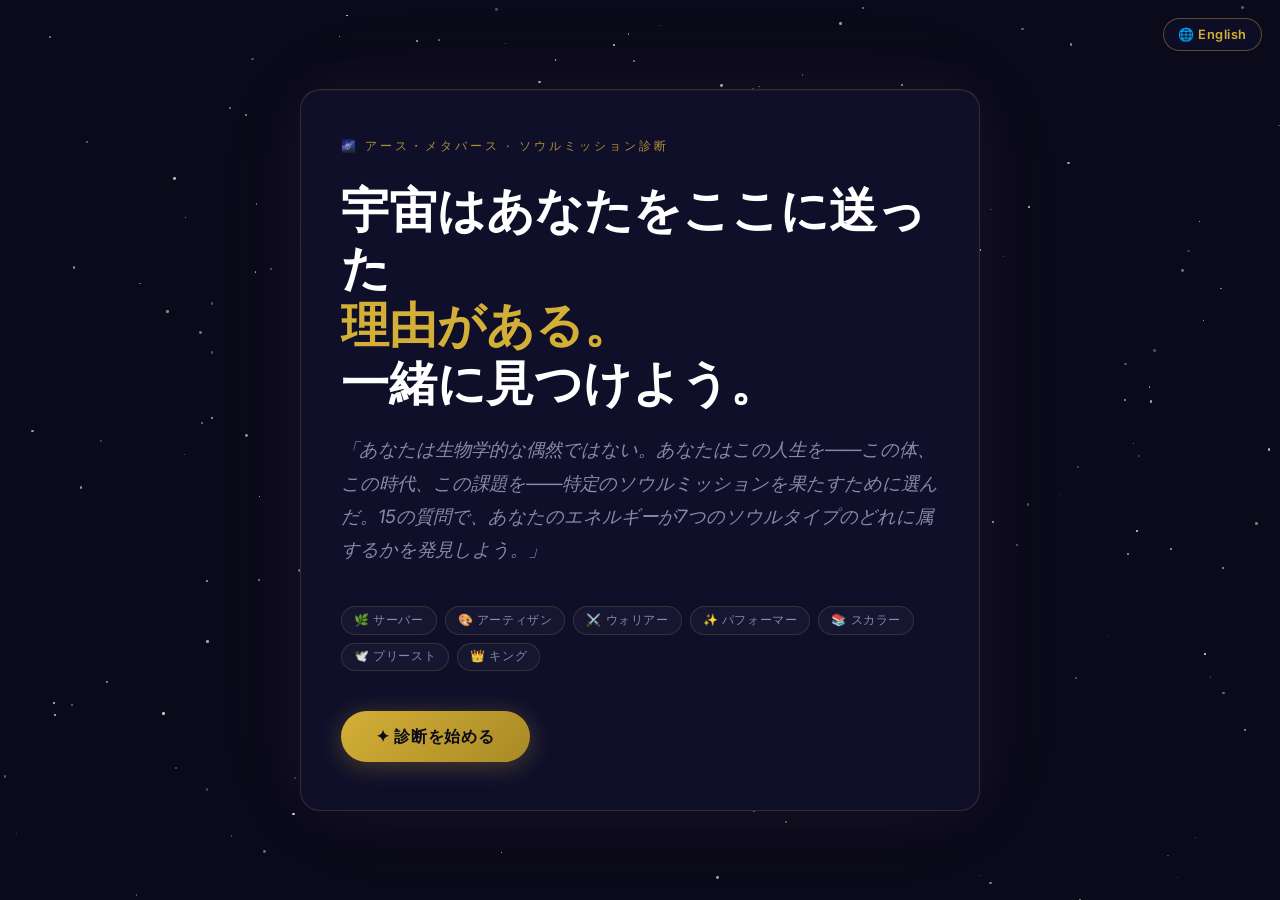
==== index-jp.html @ 2bd486e1 "feat: Add Japanese version (index-jp.html + quiz-jp.js) with bilingual toggle - Full JP translation " ====
<!DOCTYPE html>
<html lang="ja">
<head>
  <meta charset="UTF-8" />
  <meta name="viewport" content="width=device-width, initial-scale=1.0" />
  <title>ソウルミッション診断 · アース・メタバース</title>
  <meta name="description" content="Nao Stantonのアース・メタバース・フレームワークに基づき、あなたのソウルタイプと宇宙的ミッションを発見しましょう。15の質問で、サーバー、アーティザン、ウォリアー、パフォーマー、スカラー、プリースト、キングのどれかが明らかになります。" />
  <link rel="stylesheet" href="style.css" />
  <style>
    /* ── Language Toggle ──────────────────────────────────────────────── */
    .lang-toggle-wrap {
      position: fixed;
      top: 18px;
      right: 18px;
      z-index: 999;
    }

    #lang-toggle {
      background: rgba(15, 15, 42, 0.85);
      border: 1px solid rgba(212,175,55,0.4);
      color: #D4AF37;
      font-family: 'Inter', sans-serif;
      font-size: 0.8rem;
      font-weight: 600;
      letter-spacing: 0.04em;
      padding: 8px 14px;
      border-radius: 20px;
      cursor: pointer;
      backdrop-filter: blur(8px);
      transition: all 0.3s ease;
      white-space: nowrap;
    }

    #lang-toggle:hover {
      background: rgba(212,175,55,0.15);
      border-color: rgba(212,175,55,0.7);
      box-shadow: 0 0 12px rgba(212,175,55,0.25);
    }

    /* ── JP-friendly font adjustments ─────────────────────────────────── */
    #question-text,
    .answer-btn,
    .result-section p,
    .welcome-subtitle,
    .secondary-mention {
      font-family: 'Inter', 'Hiragino Kaku Gothic ProN', 'Noto Sans JP', sans-serif;
      line-height: 1.8;
    }

    .welcome-title {
      font-family: 'Playfair Display', 'Hiragino Mincho ProN', 'Noto Serif JP', serif;
    }

    /* Slightly larger for JP readability */
    @media (max-width: 600px) {
      #question-text { font-size: 1rem; }
      .answer-btn span:last-child { font-size: 0.9rem; }
    }
  </style>
</head>
<body>

  <!-- ── Language Toggle ────────────────────────────────────────────────── -->
  <div class="lang-toggle-wrap">
    <button id="lang-toggle" aria-label="言語を切り替える">🌐 English</button>
  </div>

  <!-- ── Star Field ─────────────────────────────────────────────────────── -->
  <div class="star-field" id="star-field" aria-hidden="true"></div>

  <!-- ── App ────────────────────────────────────────────────────────────── -->
  <div id="app">

    <!-- SCREEN 1: Welcome -->
    <section id="welcome-screen" class="screen active" role="main" aria-label="ようこそ">
      <div class="card">
        <p class="welcome-eyebrow">🌌 アース・メタバース · ソウルミッション診断</p>
        <h1 class="welcome-title">
          宇宙はあなたをここに送った<br>
          <span class="accent">理由がある。</span><br>
          一緒に見つけよう。
        </h1>
        <p class="welcome-subtitle">
          「あなたは生物学的な偶然ではない。あなたはこの人生を——この体、この時代、この課題を——特定のソウルミッションを果たすために選んだ。15の質問で、あなたのエネルギーが7つのソウルタイプのどれに属するかを発見しよう。」
        </p>
        <div class="soul-types-preview" aria-label="7つのソウルタイプ">
          <span class="soul-badge">🌿 サーバー</span>
          <span class="soul-badge">🎨 アーティザン</span>
          <span class="soul-badge">⚔️ ウォリアー</span>
          <span class="soul-badge">✨ パフォーマー</span>
          <span class="soul-badge">📚 スカラー</span>
          <span class="soul-badge">🕊️ プリースト</span>
          <span class="soul-badge">👑 キング</span>
        </div>
        <button id="begin-btn" class="btn-primary">
          ✦ 診断を始める
        </button>
      </div>
    </section>

    <!-- SCREEN 2: Quiz -->
    <section id="quiz-screen" class="screen" role="main" aria-label="診断">
      <div class="card">

        <!-- Progress -->
        <div class="progress-wrap">
          <div class="progress-meta">
            <span id="progress-text">質問 1 / 15</span>
            <span id="progress-pct">0%</span>
          </div>
          <div class="progress-track" role="progressbar" aria-valuemin="0" aria-valuemax="100" aria-valuenow="0">
            <div id="progress-bar"></div>
          </div>
        </div>

        <!-- Question -->
        <p id="question-text"></p>

        <!-- Answers -->
        <div id="answers-grid" role="group" aria-label="回答の選択肢"></div>

      </div>
    </section>

    <!-- SCREEN 3: Results -->
    <section id="result-screen" class="screen" role="main" aria-label="ソウルミッション診断結果">
      <div class="card">

        <!-- Header -->
        <div class="result-header">
          <span id="result-emoji" role="img" aria-label="ソウルタイプの絵文字"></span>
          <h2 id="result-name"></h2>
          <p id="result-tagline"></p>
        </div>

        <div class="cosmic-divider">✦ · · · ✦</div>

        <!-- Mission -->
        <div class="result-section section-mission">
          <div class="result-section-label">⭐ あなたのソウルミッション</div>
          <p id="result-mission"></p>
        </div>

        <!-- Trap -->
        <div class="result-section section-trap">
          <div class="result-section-label">⚠️ マトリックスの罠</div>
          <p id="result-trap"></p>
        </div>

        <!-- Activation -->
        <div class="result-section section-activation">
          <div class="result-section-label">⚡ B-Lifeの転機・アクティベーション</div>
          <p id="result-activation"></p>
        </div>

        <!-- Planet -->
        <div class="result-section section-planet">
          <div class="result-section-label">🪐 ホームプラネットのエネルギー</div>
          <p id="result-planet"></p>
        </div>

        <!-- Secondary -->
        <p class="secondary-mention" id="secondary-type"></p>

        <!-- Actions -->
        <div class="result-actions">
          <button id="print-btn" class="btn-primary">🖨️ ミッションを印刷</button>
          <button id="retake-btn" class="btn-secondary">🔄 もう一度診断する</button>
        </div>

      </div>
    </section>

  </div><!-- /#app -->

  <script>
    // ── Generate star field ──────────────────────────────────────────────
    (function() {
      const field = document.getElementById('star-field');
      const count = 200;
      const frag  = document.createDocumentFragment();
      for (let i = 0; i < count; i++) {
        const s = document.createElement('span');
        const size = Math.random() * 2 + 1;
        s.style.cssText = [
          `left:${Math.random()*100}%`,
          `top:${Math.random()*100}%`,
          `width:${size}px`,
          `height:${size}px`,
          `opacity:${Math.random()*0.6+0.2}`,
          `--tw:${(Math.random()*4+2).toFixed(1)}s`,
          `animation-delay:${(Math.random()*5).toFixed(1)}s`
        ].join(';');
        frag.appendChild(s);
      }
      field.appendChild(frag);
    })();
  </script>
  <script src="quiz-jp.js"></script>
</body>
</html>
---- style.css ----
/* ── Google Fonts ─────────────────────────────────────────────────────────── */
@import url('https://fonts.googleapis.com/css2?family=Playfair+Display:ital,wght@0,400;0,700;1,400&family=Inter:wght@300;400;500;600&display=swap');

/* ── CSS Variables ────────────────────────────────────────────────────────── */
:root {
  --bg:        #0a0a1a;
  --bg-card:   #0f0f2a;
  --bg-card2:  #13132e;
  --gold:      #D4AF37;
  --gold-dim:  #a88a25;
  --purple:    #9B59B6;
  --purple-dim:#7d3f99;
  --red:       #c0392b;
  --orange:    #e67e22;
  --text:      #e8e8f0;
  --text-muted:#8888aa;
  --border:    rgba(212,175,55,0.18);
  --transition: 0.4s ease;
}

/* ── Reset ────────────────────────────────────────────────────────────────── */
*, *::before, *::after { box-sizing: border-box; margin: 0; padding: 0; }

/* ── Stars background ─────────────────────────────────────────────────────── */
body {
  min-height: 100vh;
  background: var(--bg);
  color: var(--text);
  font-family: 'Inter', sans-serif;
  overflow-x: hidden;
  position: relative;
}

.stars-layer {
  position: fixed;
  inset: 0;
  pointer-events: none;
  z-index: 0;
}

.stars-layer::before,
.stars-layer::after {
  content: '';
  position: absolute;
  inset: 0;
  border-radius: 50%;
}

/* Generate lots of tiny stars via box-shadow on a pseudo-element */
.star-field {
  position: fixed;
  inset: 0;
  pointer-events: none;
  z-index: 0;
  overflow: hidden;
}

.star-field span {
  position: absolute;
  width: 2px;
  height: 2px;
  background: #fff;
  border-radius: 50%;
  opacity: 0.7;
  animation: twinkle var(--tw, 3s) ease-in-out infinite alternate;
}

@keyframes twinkle {
  from { opacity: 0.2; transform: scale(0.8); }
  to   { opacity: 0.9; transform: scale(1.2); }
}

/* ── App wrapper ──────────────────────────────────────────────────────────── */
#app {
  position: relative;
  z-index: 1;
  min-height: 100vh;
  display: flex;
  align-items: center;
  justify-content: center;
  padding: 2rem 1rem;
}

/* ── Screens ──────────────────────────────────────────────────────────────── */
.screen {
  display: none;
  opacity: 0;
  width: 100%;
  max-width: 680px;
  transition: opacity var(--transition);
}

.screen.active {
  display: block;
  animation: fadeIn 0.5s ease forwards;
}

.screen.exiting {
  display: block;
  animation: fadeOut 0.4s ease forwards;
}

@keyframes fadeIn  { from { opacity: 0; transform: translateY(16px); } to { opacity: 1; transform: translateY(0); } }
@keyframes fadeOut { from { opacity: 1; } to { opacity: 0; } }

/* ── Card ─────────────────────────────────────────────────────────────────── */
.card {
  background: var(--bg-card);
  border: 1px solid var(--border);
  border-radius: 20px;
  padding: 3rem 2.5rem;
  box-shadow:
    0 0 60px rgba(155,89,182,0.08),
    0 0 120px rgba(212,175,55,0.04),
    inset 0 1px 0 rgba(255,255,255,0.04);
}

/* ── Welcome Screen ───────────────────────────────────────────────────────── */
.welcome-eyebrow {
  font-family: 'Inter', sans-serif;
  font-size: 0.75rem;
  font-weight: 500;
  letter-spacing: 0.25em;
  text-transform: uppercase;
  color: var(--gold);
  margin-bottom: 1.5rem;
  opacity: 0.8;
}

.welcome-title {
  font-family: 'Playfair Display', serif;
  font-size: clamp(2rem, 5vw, 3rem);
  font-weight: 700;
  line-height: 1.2;
  color: #fff;
  margin-bottom: 1.5rem;
}

.welcome-title .accent {
  color: var(--gold);
}

.welcome-subtitle {
  font-size: 1.15rem;
  color: var(--text-muted);
  line-height: 1.7;
  margin-bottom: 2.5rem;
  font-style: italic;
}

.soul-types-preview {
  display: flex;
  flex-wrap: wrap;
  gap: 0.5rem;
  margin-bottom: 2.5rem;
}

.soul-badge {
  font-size: 0.75rem;
  padding: 0.3rem 0.75rem;
  border-radius: 999px;
  border: 1px solid var(--border);
  color: var(--text-muted);
  background: rgba(255,255,255,0.03);
  letter-spacing: 0.05em;
}

/* ── Buttons ──────────────────────────────────────────────────────────────── */
.btn-primary {
  display: inline-flex;
  align-items: center;
  gap: 0.6rem;
  background: linear-gradient(135deg, var(--gold) 0%, var(--gold-dim) 100%);
  color: #0a0a1a;
  font-family: 'Inter', sans-serif;
  font-size: 1rem;
  font-weight: 600;
  padding: 0.9rem 2.2rem;
  border: none;
  border-radius: 999px;
  cursor: pointer;
  letter-spacing: 0.04em;
  transition: transform 0.2s ease, box-shadow 0.2s ease;
  box-shadow: 0 4px 24px rgba(212,175,55,0.3);
}

.btn-primary:hover {
  transform: translateY(-2px);
  box-shadow: 0 8px 32px rgba(212,175,55,0.45);
}

.btn-secondary {
  display: inline-flex;
  align-items: center;
  gap: 0.5rem;
  background: transparent;
  color: var(--text-muted);
  font-family: 'Inter', sans-serif;
  font-size: 0.9rem;
  font-weight: 500;
  padding: 0.75rem 1.5rem;
  border: 1px solid rgba(255,255,255,0.12);
  border-radius: 999px;
  cursor: pointer;
  transition: border-color 0.2s, color 0.2s, transform 0.2s;
}

.btn-secondary:hover {
  border-color: var(--purple);
  color: var(--purple);
  transform: translateY(-1px);
}

/* ── Progress Bar ─────────────────────────────────────────────────────────── */
.progress-wrap {
  margin-bottom: 2rem;
}

.progress-meta {
  display: flex;
  justify-content: space-between;
  font-size: 0.8rem;
  color: var(--text-muted);
  margin-bottom: 0.6rem;
  letter-spacing: 0.04em;
}

.progress-track {
  width: 100%;
  height: 4px;
  background: rgba(255,255,255,0.08);
  border-radius: 999px;
  overflow: hidden;
}

#progress-bar {
  height: 100%;
  background: linear-gradient(90deg, var(--purple), var(--gold));
  border-radius: 999px;
  width: 0%;
  transition: width 0.5s ease;
}

/* ── Question ─────────────────────────────────────────────────────────────── */
#question-text {
  font-family: 'Playfair Display', serif;
  font-size: clamp(1.2rem, 3vw, 1.5rem);
  font-weight: 400;
  color: #fff;
  line-height: 1.5;
  margin-bottom: 2rem;
  min-height: 3rem;
  transition: opacity 0.3s ease;
}

#answers-grid {
  display: flex;
  flex-direction: column;
  gap: 0.75rem;
  transition: opacity 0.3s ease;
}

.answer-btn {
  display: flex;
  align-items: flex-start;
  gap: 1rem;
  width: 100%;
  background: rgba(255,255,255,0.03);
  border: 1px solid rgba(255,255,255,0.08);
  border-radius: 12px;
  padding: 1rem 1.25rem;
  color: var(--text);
  font-family: 'Inter', sans-serif;
  font-size: 0.95rem;
  line-height: 1.5;
  cursor: pointer;
  text-align: left;
  transition: background 0.2s, border-color 0.2s, transform 0.15s;
}

.answer-btn:hover {
  background: rgba(155,89,182,0.12);
  border-color: var(--purple);
  transform: translateX(4px);
}

.answer-btn.selected {
  background: rgba(212,175,55,0.12);
  border-color: var(--gold);
}

.answer-label {
  display: inline-flex;
  align-items: center;
  justify-content: center;
  width: 1.8rem;
  height: 1.8rem;
  min-width: 1.8rem;
  border-radius: 50%;
  background: rgba(255,255,255,0.06);
  border: 1px solid rgba(255,255,255,0.12);
  font-size: 0.75rem;
  font-weight: 600;
  color: var(--gold);
  letter-spacing: 0;
}

.answer-text {
  padding-top: 0.1rem;
}

/* ── Result Screen ────────────────────────────────────────────────────────── */
.result-header {
  text-align: center;
  margin-bottom: 2.5rem;
}

#result-emoji {
  font-size: 4rem;
  display: block;
  margin-bottom: 0.75rem;
  animation: emojiPop 0.6s cubic-bezier(0.175,0.885,0.32,1.275) both;
}

@keyframes emojiPop {
  from { transform: scale(0) rotate(-20deg); opacity: 0; }
  to   { transform: scale(1) rotate(0deg);   opacity: 1; }
}

#result-name {
  font-family: 'Playfair Display', serif;
  font-size: clamp(2rem, 5vw, 2.8rem);
  font-weight: 700;
  color: var(--gold);
  margin-bottom: 0.4rem;
}

#result-tagline {
  font-size: 1rem;
  color: var(--text-muted);
  font-style: italic;
  letter-spacing: 0.02em;
}

.result-section {
  border-radius: 12px;
  padding: 1.25rem 1.5rem;
  margin-bottom: 1rem;
}

.result-section-label {
  font-size: 0.7rem;
  font-weight: 600;
  letter-spacing: 0.2em;
  text-transform: uppercase;
  margin-bottom: 0.6rem;
}

.result-section p {
  font-size: 0.97rem;
  line-height: 1.7;
}

.section-mission {
  background: rgba(212,175,55,0.06);
  border: 1px solid rgba(212,175,55,0.2);
}
.section-mission .result-section-label { color: var(--gold); }

.section-trap {
  background: rgba(192,57,43,0.06);
  border: 1px solid rgba(192,57,43,0.22);
}
.section-trap .result-section-label { color: #e07060; }

.section-activation {
  background: rgba(212,175,55,0.09);
  border: 1px solid rgba(212,175,55,0.28);
}
.section-activation .result-section-label { color: var(--gold); }

.section-planet {
  background: rgba(155,89,182,0.08);
  border: 1px solid rgba(155,89,182,0.25);
}
.section-planet .result-section-label { color: var(--purple); }

.secondary-mention {
  text-align: center;
  font-size: 0.9rem;
  color: var(--text-muted);
  padding: 1rem;
  border-top: 1px solid rgba(255,255,255,0.06);
  margin-bottom: 1.5rem;
  line-height: 1.6;
}

.result-actions {
  display: flex;
  gap: 1rem;
  justify-content: center;
  flex-wrap: wrap;
}

/* ── Divider ──────────────────────────────────────────────────────────────── */
.cosmic-divider {
  text-align: center;
  color: var(--gold);
  font-size: 1.2rem;
  letter-spacing: 0.4em;
  margin: 1.5rem 0;
  opacity: 0.4;
}

/* ── Mobile ───────────────────────────────────────────────────────────────── */
@media (max-width: 600px) {
  .card { padding: 2rem 1.25rem; }
  .result-actions { flex-direction: column; align-items: center; }
  .btn-primary, .btn-secondary { width: 100%; justify-content: center; }
}

/* ── Print ────────────────────────────────────────────────────────────────── */
@media print {
  body {
    background: #fff !important;
    color: #111 !important;
  }

  .star-field, .stars-layer { display: none !important; }

  #welcome-screen, #quiz-screen { display: none !important; }

  #result-screen {
    display: block !important;
    opacity: 1 !important;
    animation: none !important;
  }

  .card {
    background: #fff !important;
    border: 1px solid #ddd !important;
    box-shadow: none !important;
    padding: 2rem !important;
  }

  #result-name { color: #222 !important; }
  #result-tagline { color: #555 !important; }

  .result-section {
    border-color: #ccc !important;
    background: #f9f9f9 !important;
    break-inside: avoid;
  }

  .result-section-label { color: #444 !important; }
  .result-section p { color: #222 !important; }
  .secondary-mention { color: #555 !important; border-color: #ddd !important; }

  .result-actions { display: none !important; }

  .cosmic-divider { color: #888 !important; }

  .welcome-eyebrow, .soul-types-preview { display: none; }

  @page { margin: 1.5cm; }
}
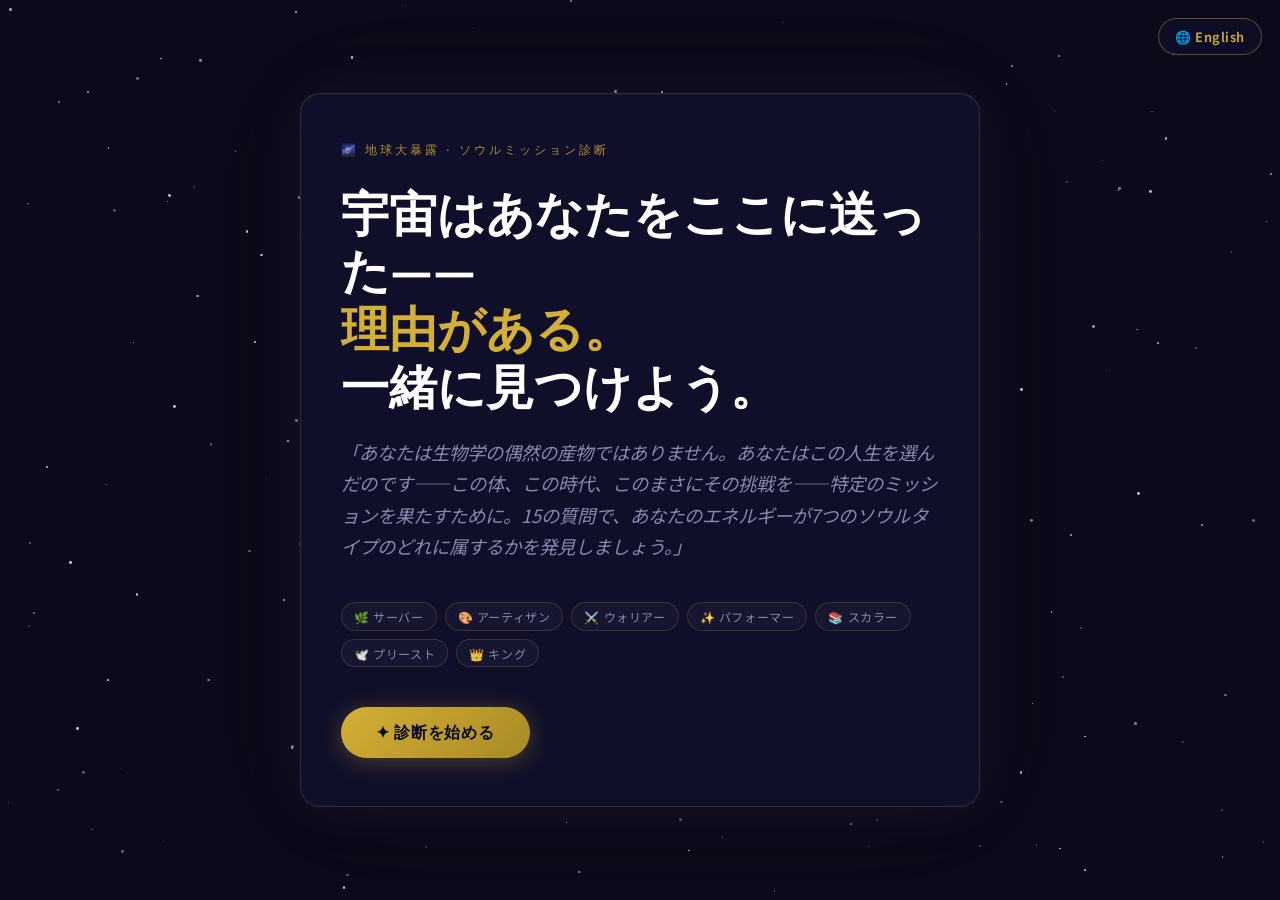
==== commit 2d5ad789: "feat: complete Japanese quiz - all 15 questions + 7 soul types fully translated" ====
--- a/index-jp.html
+++ b/index-jp.html
@@ -3,85 +3,68 @@
 <head>
   <meta charset="UTF-8" />
   <meta name="viewport" content="width=device-width, initial-scale=1.0" />
-  <title>ソウルミッション診断 · アース・メタバース</title>
-  <meta name="description" content="Nao Stantonのアース・メタバース・フレームワークに基づき、あなたのソウルタイプと宇宙的ミッションを発見しましょう。15の質問で、サーバー、アーティザン、ウォリアー、パフォーマー、スカラー、プリースト、キングのどれかが明らかになります。" />
+  <title>ソウルミッション診断 · 地球大暴露</title>
+  <meta name="description" content="Nao Stantonの「地球大暴露」フレームワークに基づき、あなたのソウルタイプと宇宙的ミッションを発見しましょう。15の質問で明らかになります。" />
+  <link rel="preconnect" href="https://fonts.googleapis.com">
+  <link rel="preconnect" href="https://fonts.gstatic.com" crossorigin>
+  <link href="https://fonts.googleapis.com/css2?family=Noto+Sans+JP:wght@300;400;500;700&display=swap" rel="stylesheet">
   <link rel="stylesheet" href="style.css" />
   <style>
-    /* ── Language Toggle ──────────────────────────────────────────────── */
+    body { font-family: 'Noto Sans JP', 'Hiragino Sans', 'Yu Gothic', sans-serif; }
+
     .lang-toggle-wrap {
       position: fixed;
       top: 18px;
       right: 18px;
       z-index: 999;
     }
-
     #lang-toggle {
-      background: rgba(15, 15, 42, 0.85);
+      background: rgba(15,15,42,0.85);
       border: 1px solid rgba(212,175,55,0.4);
       color: #D4AF37;
-      font-family: 'Inter', sans-serif;
+      font-family: 'Noto Sans JP', sans-serif;
       font-size: 0.8rem;
       font-weight: 600;
       letter-spacing: 0.04em;
-      padding: 8px 14px;
+      padding: 8px 16px;
       border-radius: 20px;
       cursor: pointer;
       backdrop-filter: blur(8px);
-      transition: all 0.3s ease;
-      white-space: nowrap;
+      transition: all 0.25s ease;
     }
-
     #lang-toggle:hover {
       background: rgba(212,175,55,0.15);
       border-color: rgba(212,175,55,0.7);
-      box-shadow: 0 0 12px rgba(212,175,55,0.25);
     }
 
-    /* ── JP-friendly font adjustments ─────────────────────────────────── */
-    #question-text,
-    .answer-btn,
-    .result-section p,
-    .welcome-subtitle,
-    .secondary-mention {
-      font-family: 'Inter', 'Hiragino Kaku Gothic ProN', 'Noto Sans JP', sans-serif;
-      line-height: 1.8;
-    }
-
-    .welcome-title {
-      font-family: 'Playfair Display', 'Hiragino Mincho ProN', 'Noto Serif JP', serif;
-    }
-
-    /* Slightly larger for JP readability */
-    @media (max-width: 600px) {
-      #question-text { font-size: 1rem; }
-      .answer-btn span:last-child { font-size: 0.9rem; }
-    }
+    /* Section labels in Japanese */
+    .result-section-label { font-family: 'Noto Sans JP', sans-serif; }
   </style>
 </head>
 <body>
 
-  <!-- ── Language Toggle ────────────────────────────────────────────────── -->
+  <!-- ── Language Toggle ─────────────────────────────────────────────── -->
   <div class="lang-toggle-wrap">
-    <button id="lang-toggle" aria-label="言語を切り替える">🌐 English</button>
+    <button id="lang-toggle" onclick="window.location.href='index.html'">🌐 English</button>
   </div>
 
-  <!-- ── Star Field ─────────────────────────────────────────────────────── -->
+  <!-- ── Star Field ─────────────────────────────────────────────────── -->
   <div class="star-field" id="star-field" aria-hidden="true"></div>
 
-  <!-- ── App ────────────────────────────────────────────────────────────── -->
+  <!-- ── App ────────────────────────────────────────────────────────── -->
   <div id="app">
 
     <!-- SCREEN 1: Welcome -->
     <section id="welcome-screen" class="screen active" role="main" aria-label="ようこそ">
       <div class="card">
-        <p class="welcome-eyebrow">🌌 アース・メタバース · ソウルミッション診断</p>
+        <p class="welcome-eyebrow">🌌 地球大暴露 · ソウルミッション診断</p>
         <h1 class="welcome-title">
-          宇宙はあなたをここに送った<br>
+          宇宙はあなたをここに送った——<br>
           <span class="accent">理由がある。</span><br>
           一緒に見つけよう。
         </h1>
         <p class="welcome-subtitle">
-          「あなたは生物学的な偶然ではない。あなたはこの人生を——この体、この時代、この課題を——特定のソウルミッションを果たすために選んだ。15の質問で、あなたのエネルギーが7つのソウルタイプのどれに属するかを発見しよう。」
+          「あなたは生物学の偶然の産物ではありません。あなたはこの人生を選んだのです——この体、この時代、このまさにその挑戦を——特定のミッションを果たすために。15の質問で、あなたのエネルギーが7つのソウルタイプのどれに属するかを発見しましょう。」
         </p>
         <div class="soul-types-preview" aria-label="7つのソウルタイプ">
           <span class="soul-badge">🌿 サーバー</span>
@@ -128,7 +111,7 @@
 
         <!-- Header -->
         <div class="result-header">
-          <span id="result-emoji" role="img" aria-label="ソウルタイプの絵文字"></span>
+          <span id="result-emoji" role="img" aria-label="ソウルタイプ絵文字"></span>
           <h2 id="result-name"></h2>
           <p id="result-tagline"></p>
         </div>
@@ -143,19 +126,19 @@
 
         <!-- Trap -->
         <div class="result-section section-trap">
-          <div class="result-section-label">⚠️ マトリックスの罠</div>
+          <div class="result-section-label">⚠️ あなたのマトリックスの罠</div>
           <p id="result-trap"></p>
         </div>
 
         <!-- Activation -->
         <div class="result-section section-activation">
-          <div class="result-section-label">⚡ B-Lifeの転機・アクティベーション</div>
+          <div class="result-section-label">⚡ あなたのB-Life起動</div>
           <p id="result-activation"></p>
         </div>
 
         <!-- Planet -->
         <div class="result-section section-planet">
-          <div class="result-section-label">🪐 ホームプラネットのエネルギー</div>
+          <div class="result-section-label">🪐 あなたのホームプラネット・エネルギー</div>
           <p id="result-planet"></p>
         </div>
 
@@ -164,7 +147,7 @@
 
         <!-- Actions -->
         <div class="result-actions">
-          <button id="print-btn" class="btn-primary">🖨️ ミッションを印刷</button>
+          <button id="print-btn" class="btn-primary">🖨️ ミッションカードを印刷</button>
           <button id="retake-btn" class="btn-secondary">🔄 もう一度診断する</button>
         </div>
 
@@ -174,12 +157,11 @@
   </div><!-- /#app -->
 
   <script>
-    // ── Generate star field ──────────────────────────────────────────────
+    // ── Star Field ───────────────────────────────────────────────────────
     (function() {
       const field = document.getElementById('star-field');
-      const count = 200;
       const frag  = document.createDocumentFragment();
-      for (let i = 0; i < count; i++) {
+      for (let i = 0; i < 200; i++) {
         const s = document.createElement('span');
         const size = Math.random() * 2 + 1;
         s.style.cssText = [
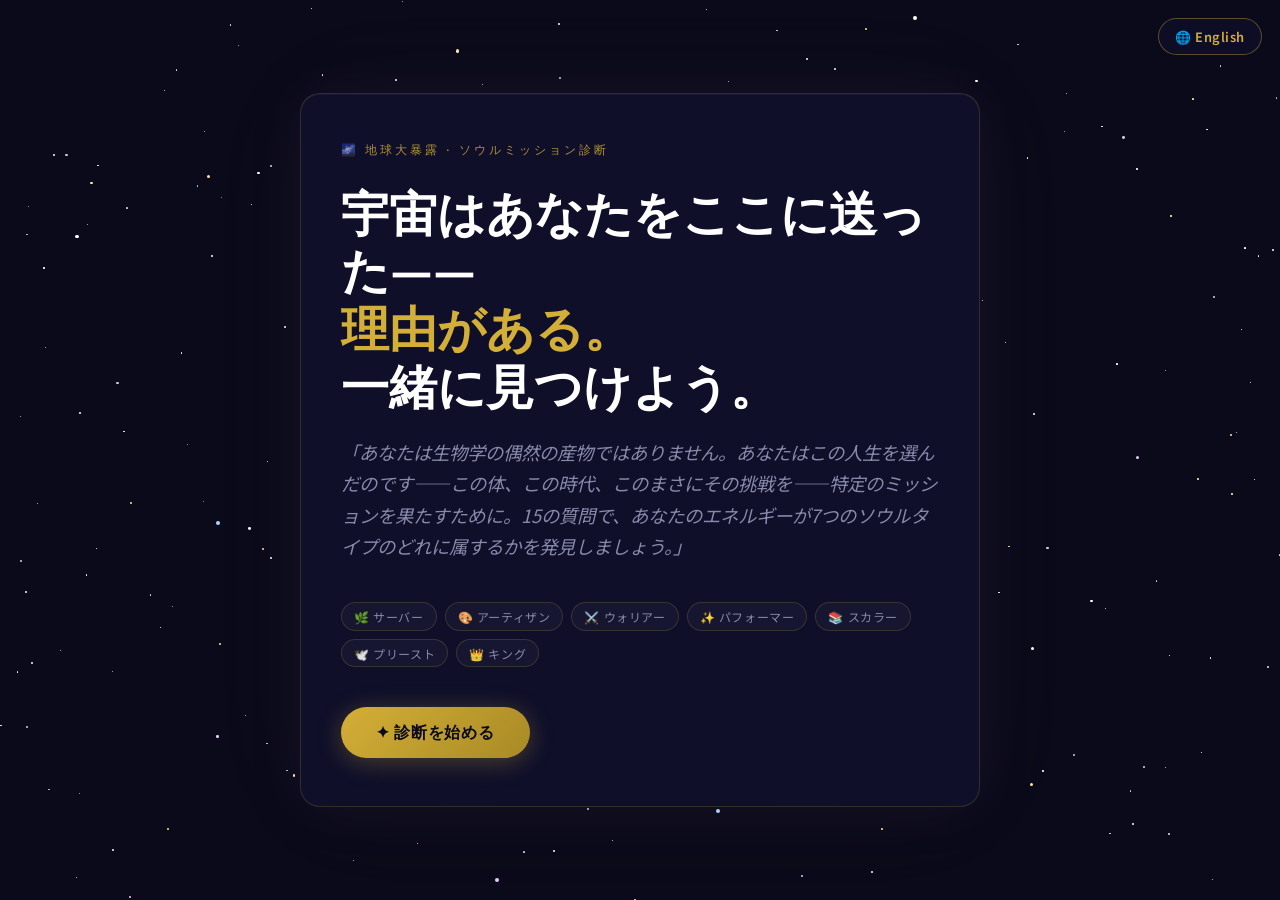
==== commit e2a83350: "feat: twinkling stars - bigger opacity range, glow effect, gold/blue/purple color variation" ====
--- a/index-jp.html
+++ b/index-jp.html
@@ -161,17 +161,16 @@
     (function() {
       const field = document.getElementById('star-field');
       const frag  = document.createDocumentFragment();
-      for (let i = 0; i < 200; i++) {
+      for (let i = 0; i < 250; i++) {
         const s = document.createElement('span');
-        const size = Math.random() * 2 + 1;
+        const size = Math.random() < 0.15 ? (Math.random() * 2.5 + 2) : (Math.random() * 1.5 + 0.8);
         s.style.cssText = [
           `left:${Math.random()*100}%`,
           `top:${Math.random()*100}%`,
           `width:${size}px`,
           `height:${size}px`,
-          `opacity:${Math.random()*0.6+0.2}`,
-          `--tw:${(Math.random()*4+2).toFixed(1)}s`,
-          `animation-delay:${(Math.random()*5).toFixed(1)}s`
+          `--tw:${(Math.random()*5+1.5).toFixed(1)}s`,
+          `animation-delay:${(Math.random()*8).toFixed(1)}s`
         ].join(';');
         frag.appendChild(s);
       }
--- a/style.css
+++ b/style.css
@@ -57,17 +57,20 @@
 
 .star-field span {
   position: absolute;
-  width: 2px;
-  height: 2px;
+  border-radius: 50%;
   background: #fff;
-  border-radius: 50%;
-  opacity: 0.7;
   animation: twinkle var(--tw, 3s) ease-in-out infinite alternate;
 }
 
+/* Sprinkle in gold/blue tinted stars */
+.star-field span:nth-child(3n)   { background: #ffe8a0; }
+.star-field span:nth-child(5n)   { background: #a8d8ff; }
+.star-field span:nth-child(7n)   { background: #e8c8ff; }
+
 @keyframes twinkle {
-  from { opacity: 0.2; transform: scale(0.8); }
-  to   { opacity: 0.9; transform: scale(1.2); }
+  0%   { opacity: 0.05; transform: scale(0.6);  box-shadow: none; }
+  50%  { opacity: 0.8;  transform: scale(1.15); box-shadow: 0 0 4px 1px rgba(255,255,255,0.6); }
+  100% { opacity: 0.15; transform: scale(0.75); box-shadow: none; }
 }
 
 /* ── App wrapper ──────────────────────────────────────────────────────────── */
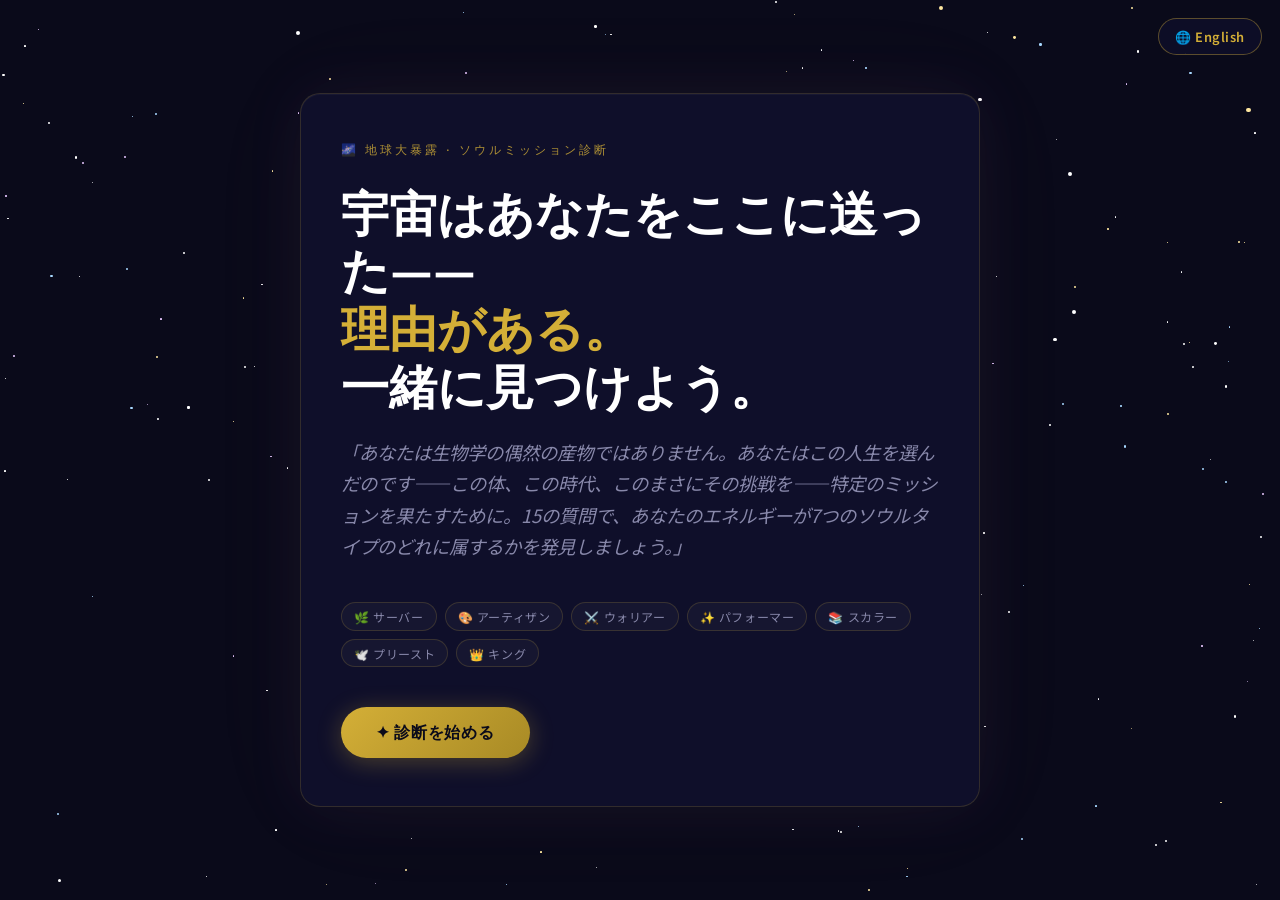
==== commit 5be2a8f7: "Phase 1A+1C: email capture, book CTA, deep soul reading paywall page" ====
--- a/index-jp.html
+++ b/index-jp.html
@@ -149,6 +149,45 @@
         <div class="result-actions">
           <button id="print-btn" class="btn-primary">🖨️ ミッションカードを印刷</button>
           <button id="retake-btn" class="btn-secondary">🔄 もう一度診断する</button>
+        </div>
+
+        <!-- Deep Read CTA -->
+        <div style="margin-top:1.5rem;text-align:center;">
+          <a id="deep-read-link" href="deep-read.html" style="display:inline-block;color:#D4AF37;font-size:0.95rem;letter-spacing:0.03em;text-decoration:none;border-bottom:1px solid rgba(212,175,55,0.4);padding-bottom:2px;transition:all 0.2s;">
+            ✨ もっと深く知りたい方へ：フル・ソウルマトリックス・リーディングを受け取る →
+          </a>
+        </div>
+
+        <!-- Email Capture -->
+        <div id="email-capture-section" style="margin-top:2rem;padding:1.5rem;background:rgba(212,175,55,0.07);border:1px solid rgba(212,175,55,0.25);border-radius:12px;">
+          <h3 style="color:#D4AF37;font-size:1.1rem;font-weight:600;margin:0 0 0.5rem;text-align:center;letter-spacing:0.02em;">
+            ソウルミッション完全ガイドを受け取る
+          </h3>
+          <p style="color:rgba(255,255,255,0.65);font-size:0.85rem;text-align:center;margin:0 0 1rem;">
+            あなたのソウルタイプに合わせた完全ガイドを無料でお届けします。
+          </p>
+          <form id="email-form" onsubmit="submitEmailFormJP(event)" style="display:flex;flex-direction:column;gap:0.75rem;">
+            <input
+              type="email"
+              id="email-input"
+              placeholder="メールアドレスを入力"
+              required
+              style="background:rgba(255,255,255,0.07);border:1px solid rgba(212,175,55,0.35);border-radius:8px;padding:0.75rem 1rem;color:#fff;font-size:0.95rem;outline:none;font-family:'Noto Sans JP',sans-serif;"
+            />
+            <button type="submit" style="background:linear-gradient(135deg,#D4AF37,#b8960c);color:#0f0f2a;font-weight:700;font-size:0.95rem;padding:0.75rem 1.5rem;border:none;border-radius:8px;cursor:pointer;letter-spacing:0.04em;font-family:'Noto Sans JP',sans-serif;transition:opacity 0.2s;">
+              ガイドを受け取る ✦
+            </button>
+          </form>
+          <p id="email-success" style="display:none;color:#D4AF37;text-align:center;margin-top:0.75rem;font-size:0.9rem;">
+            ✅ ご登録ありがとうございます！受信箱をご確認ください。
+          </p>
+        </div>
+
+        <!-- Book CTA -->
+        <div style="margin-top:1.5rem;text-align:center;">
+          <a href="https://www.amazon.co.jp/dp/XXXXXXXXXX" target="_blank" rel="noopener" style="display:inline-block;background:linear-gradient(135deg,#D4AF37,#b8960c);color:#0f0f2a;font-weight:700;font-size:0.95rem;padding:0.85rem 2rem;border-radius:10px;text-decoration:none;letter-spacing:0.03em;box-shadow:0 0 24px rgba(212,175,55,0.35);transition:all 0.2s;font-family:'Noto Sans JP',sans-serif;">
+            📖 もっと深く知りたい方へ：地球メタバースの本を読む →
+          </a>
         </div>
 
       </div>
@@ -177,6 +216,63 @@
       field.appendChild(frag);
     })();
   </script>
+  <script>
+    function submitEmailFormJP(e) {
+      e.preventDefault();
+      const email = document.getElementById('email-input').value;
+      const soulType = document.getElementById('result-name')?.textContent || '';
+      const CONVERTKIT_FORM_ID = 'CONVERTKIT_FORM_ID'; // Charles: replace with real form ID
+      fetch(`https://api.convertkit.com/v3/forms/${CONVERTKIT_FORM_ID}/subscribe`, {
+        method: 'POST',
+        headers: { 'Content-Type': 'application/json' },
+        body: JSON.stringify({ api_key: 'CONVERTKIT_API_KEY', email, fields: { soul_type: soulType, lang: 'jp' } })
+      }).catch(() => {});
+      document.getElementById('email-form').style.display = 'none';
+      document.getElementById('email-success').style.display = 'block';
+    }
+    document.addEventListener('DOMContentLoaded', function() {
+      const observer = new MutationObserver(() => {
+        const nameEl = document.getElementById('result-name');
+        const link = document.getElementById('deep-read-link');
+        if (nameEl && link && nameEl.textContent) {
+          link.href = 'deep-read.html?type=' + encodeURIComponent(nameEl.textContent.trim());
+        }
+      });
+      const nameEl = document.getElementById('result-name');
+      if (nameEl) observer.observe(nameEl, { childList: true, characterData: true, subtree: true });
+    });
+  </script>
   <script src="quiz-jp.js"></script>
+
+  <!-- Pretext text measurement — auto-sizes result cards, Japanese text wrapping -->
+  <script type="module">
+    import { sizeResultCard } from './pretext-measure.js';
+
+    // Japanese uses different font and tighter line wrapping rules
+    // setLocale('ja') enables Japanese-aware word break logic in Pretext
+    import('https://esm.sh/@chenglou/pretext').then(({ setLocale }) => {
+      setLocale('ja');
+    }).catch(() => {});
+
+    const resultScreen = document.getElementById('result-screen');
+    if (resultScreen) {
+      const observer = new MutationObserver((mutations) => {
+        for (const m of mutations) {
+          if (m.type === 'attributes' && m.attributeName === 'class') {
+            if (resultScreen.classList.contains('active')) {
+              requestAnimationFrame(() => {
+                // Japanese: use Noto Sans JP or system Japanese font
+                sizeResultCard(
+                  '16px "Noto Sans JP", "Hiragino Sans", "Yu Gothic", sans-serif',
+                  28  // slightly taller line height for Japanese glyphs
+                );
+              });
+            }
+          }
+        }
+      });
+      observer.observe(resultScreen, { attributes: true });
+    }
+  </script>
 </body>
 </html>
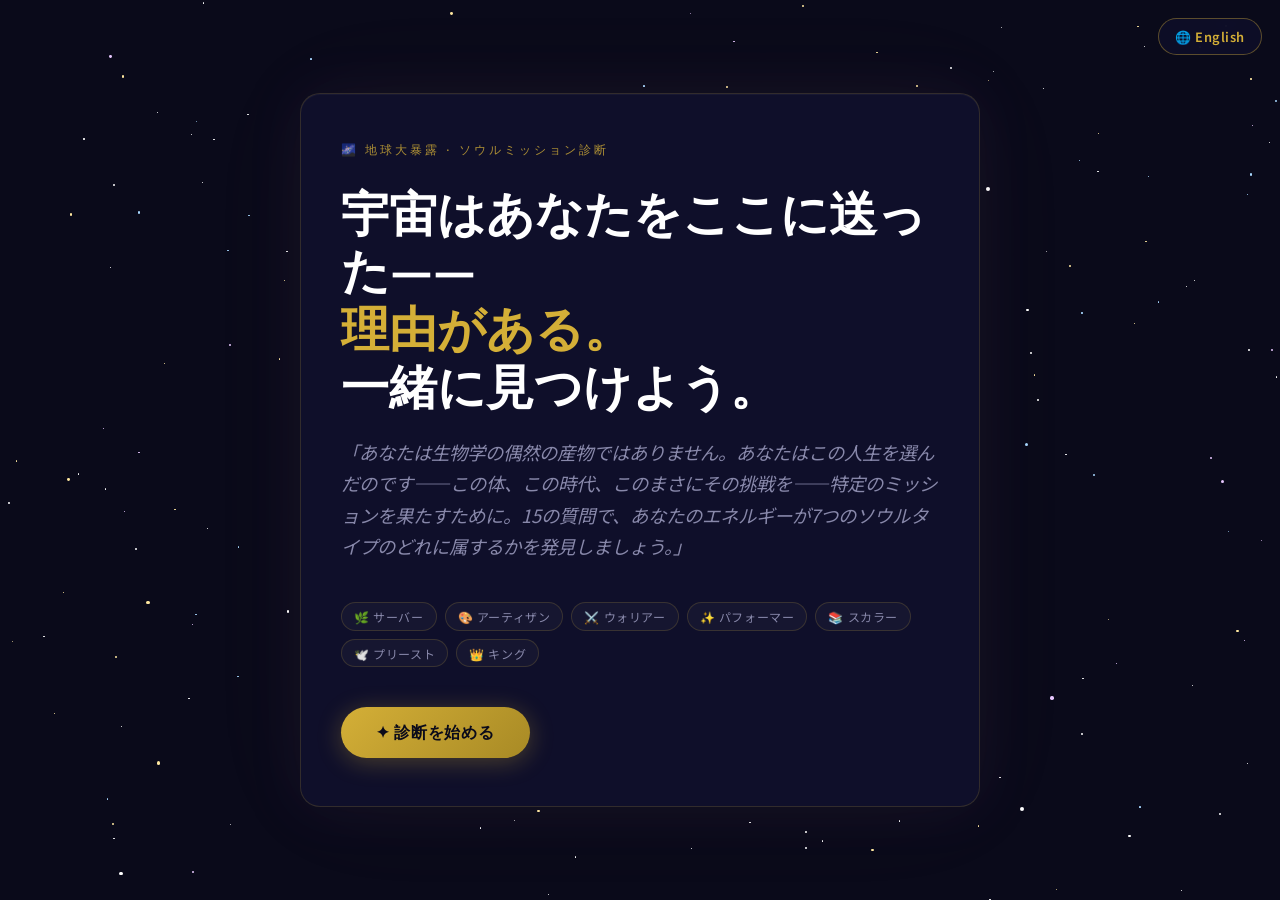
==== commit 2647548d: "Move email capture to pre-quiz gate (EN + JP)" ====
--- a/index-jp.html
+++ b/index-jp.html
@@ -78,6 +78,35 @@
         <button id="begin-btn" class="btn-primary">
           ✦ 診断を始める
         </button>
+      </div>
+    </section>
+
+    <!-- SCREEN 1.5: Email Gate -->
+    <section id="email-gate-screen" class="screen" role="main" aria-label="メールアドレス入力">
+      <div class="card" style="max-width:480px;margin:0 auto;text-align:center;">
+        <div style="font-size:2.5rem;margin-bottom:1rem;">🌌</div>
+        <h2 style="font-size:1.4rem;margin-bottom:0.5rem;">結果をどこに送りますか？</h2>
+        <p style="color:rgba(255,255,255,0.7);margin-bottom:1.5rem;font-size:0.95rem;">メールアドレスを入力していただくと、あなたのソウルタイプの鑑定と宇宙的使命ガイドを無料でお届けします。</p>
+        <form id="email-gate-form" onsubmit="submitEmailGate(event)" style="display:flex;flex-direction:column;gap:0.85rem;">
+          <input
+            type="text"
+            id="gate-name-input"
+            placeholder="お名前（ニックネームでもOK）"
+            style="padding:0.75rem 1rem;border-radius:8px;border:1px solid rgba(212,175,55,0.4);background:rgba(255,255,255,0.07);color:#fff;font-size:1rem;outline:none;"
+            required
+          />
+          <input
+            type="email"
+            id="gate-email-input"
+            placeholder="メールアドレス"
+            style="padding:0.75rem 1rem;border-radius:8px;border:1px solid rgba(212,175,55,0.4);background:rgba(255,255,255,0.07);color:#fff;font-size:1rem;outline:none;"
+            required
+          />
+          <button type="submit" class="btn-primary" style="margin-top:0.25rem;">
+            ✦ ソウルタイプを診断する
+          </button>
+        </form>
+        <p style="margin-top:1rem;font-size:0.78rem;color:rgba(255,255,255,0.4);">スパムは送りません。いつでも配信停止できます。</p>
       </div>
     </section>
 
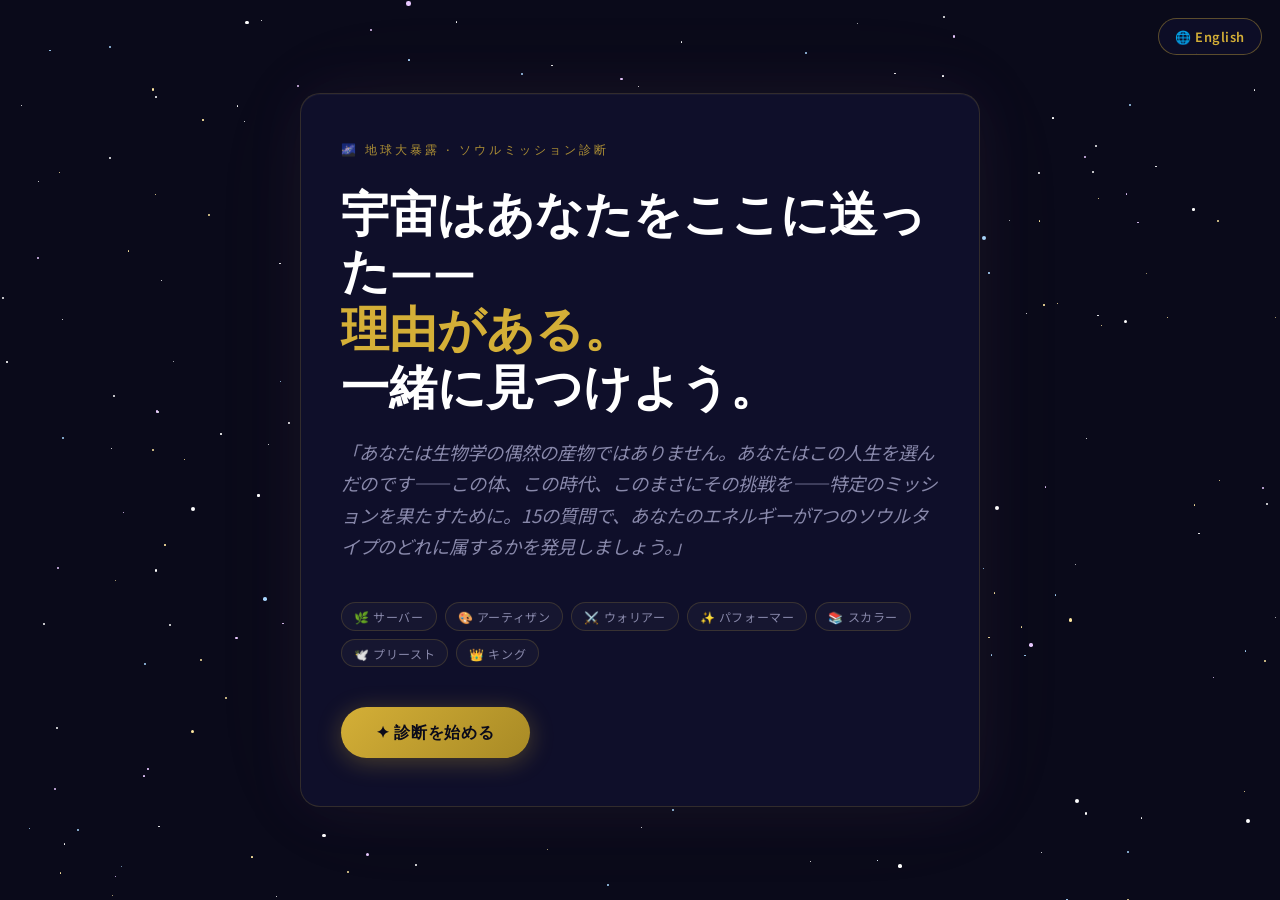
==== commit 39c65739: "Ungameable quiz: 45+ question bank, randomized pulls, reverse scoring, forced choice - question-bank" ====
--- a/index-jp.html
+++ b/index-jp.html
@@ -179,43 +179,26 @@
           <button id="print-btn" class="btn-primary">🖨️ ミッションカードを印刷</button>
           <button id="retake-btn" class="btn-secondary">🔄 もう一度診断する</button>
         </div>
-
-        <!-- Deep Read CTA -->
-        <div style="margin-top:1.5rem;text-align:center;">
-          <a id="deep-read-link" href="deep-read.html" style="display:inline-block;color:#D4AF37;font-size:0.95rem;letter-spacing:0.03em;text-decoration:none;border-bottom:1px solid rgba(212,175,55,0.4);padding-bottom:2px;transition:all 0.2s;">
-            ✨ もっと深く知りたい方へ：フル・ソウルマトリックス・リーディングを受け取る →
+        <p style="text-align:center;font-size:0.78rem;color:rgba(255,255,255,0.4);margin:0.5rem 0 0;">
+          しっくりこなかった？毎回異なる質問セットが出題されます——あなたの診断は唯一無二です。
+        </p>
+
+        <!-- CTAs -->
+        <div style="margin-top:2rem;display:flex;flex-direction:column;gap:1rem;align-items:center;">
+          <!-- Primary: Full Soul Matrix Reading -->
+          <a
+            id="deep-read-btn"
+            href="deep-read.html"
+            style="display:block;width:100%;max-width:420px;background:linear-gradient(135deg,#D4AF37,#b8960c);color:#0f0f2a;font-weight:700;font-size:1rem;padding:1rem 1.5rem;border-radius:12px;text-decoration:none;letter-spacing:0.03em;text-align:center;box-shadow:0 0 28px rgba(212,175,55,0.4);transition:all 0.25s;font-family:'Noto Sans JP',sans-serif;">
+            📖 フル・ソウルマトリックス・リーディングを受け取る — $9
           </a>
-        </div>
-
-        <!-- Email Capture -->
-        <div id="email-capture-section" style="margin-top:2rem;padding:1.5rem;background:rgba(212,175,55,0.07);border:1px solid rgba(212,175,55,0.25);border-radius:12px;">
-          <h3 style="color:#D4AF37;font-size:1.1rem;font-weight:600;margin:0 0 0.5rem;text-align:center;letter-spacing:0.02em;">
-            ソウルミッション完全ガイドを受け取る
-          </h3>
-          <p style="color:rgba(255,255,255,0.65);font-size:0.85rem;text-align:center;margin:0 0 1rem;">
-            あなたのソウルタイプに合わせた完全ガイドを無料でお届けします。
-          </p>
-          <form id="email-form" onsubmit="submitEmailFormJP(event)" style="display:flex;flex-direction:column;gap:0.75rem;">
-            <input
-              type="email"
-              id="email-input"
-              placeholder="メールアドレスを入力"
-              required
-              style="background:rgba(255,255,255,0.07);border:1px solid rgba(212,175,55,0.35);border-radius:8px;padding:0.75rem 1rem;color:#fff;font-size:0.95rem;outline:none;font-family:'Noto Sans JP',sans-serif;"
-            />
-            <button type="submit" style="background:linear-gradient(135deg,#D4AF37,#b8960c);color:#0f0f2a;font-weight:700;font-size:0.95rem;padding:0.75rem 1.5rem;border:none;border-radius:8px;cursor:pointer;letter-spacing:0.04em;font-family:'Noto Sans JP',sans-serif;transition:opacity 0.2s;">
-              ガイドを受け取る ✦
-            </button>
-          </form>
-          <p id="email-success" style="display:none;color:#D4AF37;text-align:center;margin-top:0.75rem;font-size:0.9rem;">
-            ✅ ご登録ありがとうございます！受信箱をご確認ください。
-          </p>
-        </div>
-
-        <!-- Book CTA -->
-        <div style="margin-top:1.5rem;text-align:center;">
-          <a href="https://www.amazon.co.jp/dp/XXXXXXXXXX" target="_blank" rel="noopener" style="display:inline-block;background:linear-gradient(135deg,#D4AF37,#b8960c);color:#0f0f2a;font-weight:700;font-size:0.95rem;padding:0.85rem 2rem;border-radius:10px;text-decoration:none;letter-spacing:0.03em;box-shadow:0 0 24px rgba(212,175,55,0.35);transition:all 0.2s;font-family:'Noto Sans JP',sans-serif;">
-            📖 もっと深く知りたい方へ：地球メタバースの本を読む →
+          <!-- Secondary: Book -->
+          <a
+            href="https://www.amazon.co.jp/dp/XXXXXXXXXX"
+            target="_blank"
+            rel="noopener"
+            style="display:block;width:100%;max-width:420px;background:rgba(212,175,55,0.08);border:1px solid rgba(212,175,55,0.4);color:#D4AF37;font-weight:600;font-size:0.95rem;padding:0.9rem 1.5rem;border-radius:12px;text-decoration:none;letter-spacing:0.02em;text-align:center;transition:all 0.25s;font-family:'Noto Sans JP',sans-serif;">
+            📚 本を読む：地球メタバース
           </a>
         </div>
 
@@ -246,31 +229,20 @@
     })();
   </script>
   <script>
-    function submitEmailFormJP(e) {
-      e.preventDefault();
-      const email = document.getElementById('email-input').value;
-      const soulType = document.getElementById('result-name')?.textContent || '';
-      const CONVERTKIT_FORM_ID = 'CONVERTKIT_FORM_ID'; // Charles: replace with real form ID
-      fetch(`https://api.convertkit.com/v3/forms/${CONVERTKIT_FORM_ID}/subscribe`, {
-        method: 'POST',
-        headers: { 'Content-Type': 'application/json' },
-        body: JSON.stringify({ api_key: 'CONVERTKIT_API_KEY', email, fields: { soul_type: soulType, lang: 'jp' } })
-      }).catch(() => {});
-      document.getElementById('email-form').style.display = 'none';
-      document.getElementById('email-success').style.display = 'block';
-    }
+    // Sync deep-read-btn href with soul type when results render
     document.addEventListener('DOMContentLoaded', function() {
       const observer = new MutationObserver(() => {
         const nameEl = document.getElementById('result-name');
-        const link = document.getElementById('deep-read-link');
-        if (nameEl && link && nameEl.textContent) {
-          link.href = 'deep-read.html?type=' + encodeURIComponent(nameEl.textContent.trim());
+        const btn = document.getElementById('deep-read-btn');
+        if (nameEl && btn && nameEl.textContent) {
+          btn.href = 'deep-read.html?type=' + encodeURIComponent(nameEl.textContent.trim());
         }
       });
       const nameEl = document.getElementById('result-name');
       if (nameEl) observer.observe(nameEl, { childList: true, characterData: true, subtree: true });
     });
   </script>
+  <script src="question-bank-jp.js"></script>
   <script src="quiz-jp.js"></script>
 
   <!-- Pretext text measurement — auto-sizes result cards, Japanese text wrapping -->
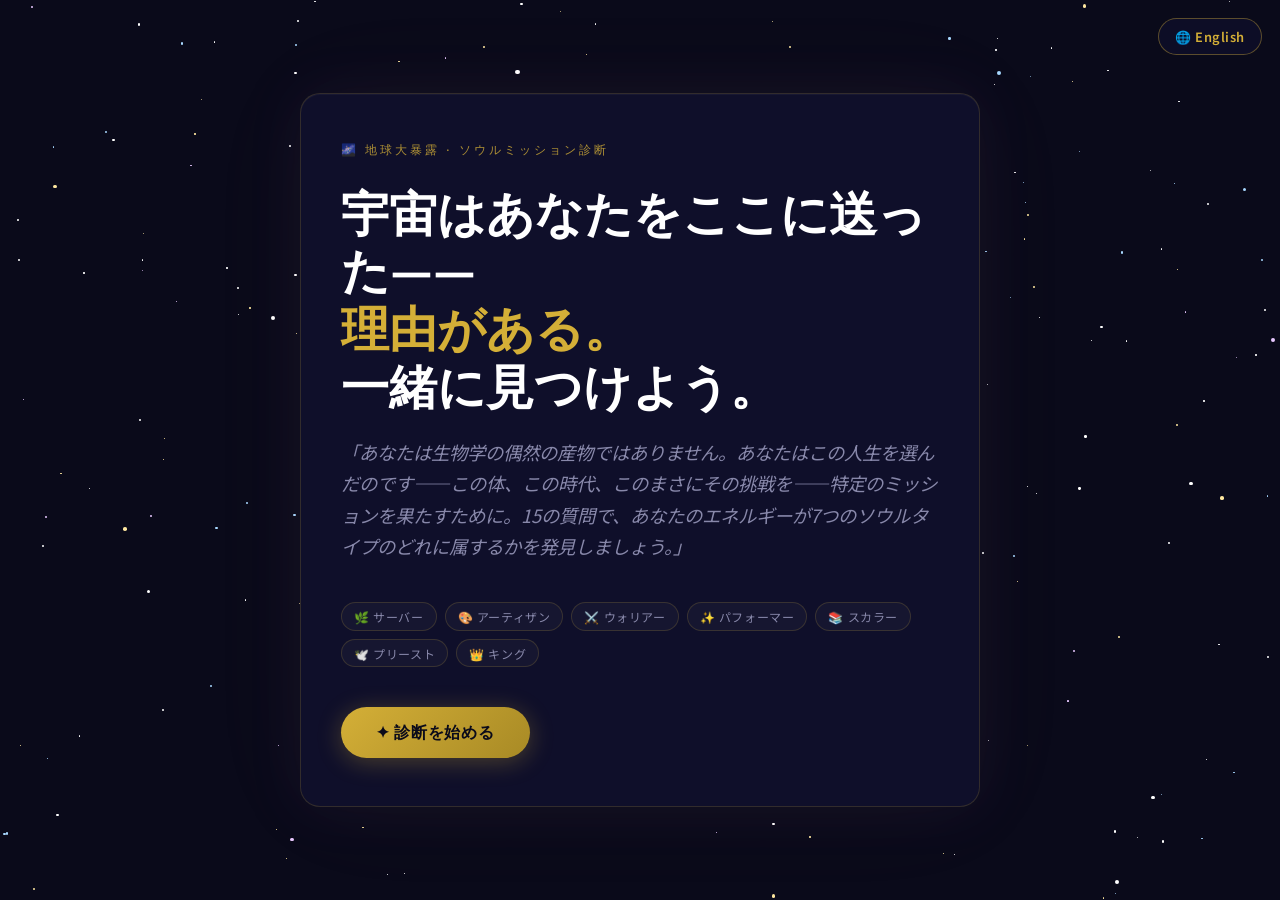
==== commit 1a8087b8: "Double question bank (90+), 30 questions per session, restyle results screen" ====
--- a/index-jp.html
+++ b/index-jp.html
@@ -136,71 +136,74 @@
 
     <!-- SCREEN 3: Results -->
     <section id="result-screen" class="screen" role="main" aria-label="ソウルミッション診断結果">
-      <div class="card">
-
-        <!-- Header -->
-        <div class="result-header">
-          <span id="result-emoji" role="img" aria-label="ソウルタイプ絵文字"></span>
-          <h2 id="result-name"></h2>
-          <p id="result-tagline"></p>
-        </div>
-
-        <div class="cosmic-divider">✦ · · · ✦</div>
-
-        <!-- Mission -->
-        <div class="result-section section-mission">
-          <div class="result-section-label">⭐ あなたのソウルミッション</div>
-          <p id="result-mission"></p>
-        </div>
-
-        <!-- Trap -->
-        <div class="result-section section-trap">
-          <div class="result-section-label">⚠️ あなたのマトリックスの罠</div>
-          <p id="result-trap"></p>
-        </div>
-
-        <!-- Activation -->
-        <div class="result-section section-activation">
-          <div class="result-section-label">⚡ あなたのB-Life起動</div>
-          <p id="result-activation"></p>
-        </div>
-
-        <!-- Planet -->
-        <div class="result-section section-planet">
-          <div class="result-section-label">🪐 あなたのホームプラネット・エネルギー</div>
-          <p id="result-planet"></p>
-        </div>
-
-        <!-- Secondary -->
-        <p class="secondary-mention" id="secondary-type"></p>
-
-        <!-- Actions -->
-        <div class="result-actions">
-          <button id="print-btn" class="btn-primary">🖨️ ミッションカードを印刷</button>
-          <button id="retake-btn" class="btn-secondary">🔄 もう一度診断する</button>
-        </div>
-        <p style="text-align:center;font-size:0.78rem;color:rgba(255,255,255,0.4);margin:0.5rem 0 0;">
-          しっくりこなかった？毎回異なる質問セットが出題されます——あなたの診断は唯一無二です。
-        </p>
-
-        <!-- CTAs -->
-        <div style="margin-top:2rem;display:flex;flex-direction:column;gap:1rem;align-items:center;">
-          <!-- Primary: Full Soul Matrix Reading -->
+      <div class="card" style="max-width:680px;margin:0 auto;padding:2.5rem 1.5rem 3.5rem;">
+
+        <!-- Cosmic Revelation Header -->
+        <div style="text-align:center;padding:2rem 0 1.5rem;">
+          <div id="result-emoji" role="img" aria-label="ソウルタイプ絵文字" style="font-size:4.5rem;display:block;margin-bottom:1rem;filter:drop-shadow(0 0 24px rgba(212,175,55,0.6));"></div>
+          <p style="color:rgba(212,175,55,0.7);font-size:0.78rem;letter-spacing:0.18em;text-transform:uppercase;margin:0 0 0.6rem;font-family:'Noto Sans JP',sans-serif;">あなたのソウルタイプ</p>
+          <h2 id="result-name" style="font-size:clamp(2.2rem,7vw,3.2rem);font-weight:800;color:#fff;margin:0 0 0.6rem;letter-spacing:0.04em;font-family:'Noto Sans JP',sans-serif;"></h2>
+          <p id="result-tagline" style="color:rgba(212,175,55,0.9);font-size:0.97rem;font-weight:500;margin:0;line-height:1.6;font-family:'Noto Sans JP',sans-serif;"></p>
+        </div>
+
+        <div style="text-align:center;color:rgba(212,175,55,0.35);letter-spacing:0.25em;margin:0.5rem 0 2rem;font-size:0.9rem;">✦ · · · · · ✦ · · · · · ✦</div>
+
+        <!-- Soul Mission Card -->
+        <div style="background:rgba(255,255,255,0.04);border:1px solid rgba(255,255,255,0.1);border-radius:16px;padding:1.75rem 2rem;margin-bottom:1.25rem;">
+          <div style="color:#D4AF37;font-size:0.72rem;letter-spacing:0.14em;text-transform:uppercase;margin-bottom:0.75rem;font-weight:600;font-family:'Noto Sans JP',sans-serif;">⭐ あなたのソウルミッション</div>
+          <p id="result-mission" style="color:rgba(255,255,255,0.85);line-height:2;margin:0;font-size:0.95rem;font-family:'Noto Sans JP',sans-serif;"></p>
+        </div>
+
+        <!-- Trap Card -->
+        <div style="background:rgba(255,255,255,0.03);border:1px solid rgba(255,100,80,0.15);border-radius:16px;padding:1.75rem 2rem;margin-bottom:1.25rem;">
+          <div style="color:#e07060;font-size:0.72rem;letter-spacing:0.14em;text-transform:uppercase;margin-bottom:0.75rem;font-weight:600;font-family:'Noto Sans JP',sans-serif;">⚠️ あなたのマトリックスの罠</div>
+          <p id="result-trap" style="color:rgba(255,255,255,0.8);line-height:2;margin:0;font-size:0.95rem;font-family:'Noto Sans JP',sans-serif;"></p>
+        </div>
+
+        <!-- Activation Card -->
+        <div style="background:rgba(212,175,55,0.05);border:1px solid rgba(212,175,55,0.2);border-radius:16px;padding:1.75rem 2rem;margin-bottom:1.25rem;">
+          <div style="color:#D4AF37;font-size:0.72rem;letter-spacing:0.14em;text-transform:uppercase;margin-bottom:0.75rem;font-weight:600;font-family:'Noto Sans JP',sans-serif;">⚡ あなたのB-Life起動</div>
+          <p id="result-activation" style="color:rgba(255,255,255,0.85);line-height:2;margin:0;font-size:0.95rem;font-family:'Noto Sans JP',sans-serif;"></p>
+        </div>
+
+        <!-- Planet Card -->
+        <div style="background:rgba(255,255,255,0.03);border:1px solid rgba(255,255,255,0.08);border-radius:16px;padding:1.75rem 2rem;margin-bottom:1.5rem;">
+          <div style="color:rgba(180,160,220,0.9);font-size:0.72rem;letter-spacing:0.14em;text-transform:uppercase;margin-bottom:0.75rem;font-weight:600;font-family:'Noto Sans JP',sans-serif;">🪐 あなたのホームプラネット・エネルギー</div>
+          <p id="result-planet" style="color:rgba(255,255,255,0.78);line-height:2;margin:0;font-size:0.95rem;font-family:'Noto Sans JP',sans-serif;"></p>
+        </div>
+
+        <!-- Secondary Type -->
+        <p id="secondary-type" style="text-align:center;color:rgba(255,255,255,0.5);font-size:0.88rem;line-height:1.8;margin:0 0 2rem;padding:0 0.5rem;font-family:'Noto Sans JP',sans-serif;"></p>
+
+        <!-- Divider -->
+        <div style="text-align:center;color:rgba(212,175,55,0.3);letter-spacing:0.2em;margin-bottom:2rem;font-size:0.85rem;">✦ · · · ✦ · · · ✦</div>
+
+        <!-- Primary CTA — Gold -->
+        <div style="display:flex;flex-direction:column;gap:1rem;align-items:center;margin-bottom:2rem;">
           <a
             id="deep-read-btn"
             href="deep-read.html"
-            style="display:block;width:100%;max-width:420px;background:linear-gradient(135deg,#D4AF37,#b8960c);color:#0f0f2a;font-weight:700;font-size:1rem;padding:1rem 1.5rem;border-radius:12px;text-decoration:none;letter-spacing:0.03em;text-align:center;box-shadow:0 0 28px rgba(212,175,55,0.4);transition:all 0.25s;font-family:'Noto Sans JP',sans-serif;">
-            📖 フル・ソウルマトリックス・リーディングを受け取る — $9
+            style="display:block;width:100%;max-width:480px;background:linear-gradient(135deg,#D4AF37,#b8960c);color:#0f0f2a;font-weight:800;font-size:1rem;padding:1.1rem 1.75rem;border-radius:14px;text-decoration:none;letter-spacing:0.04em;text-align:center;box-shadow:0 0 36px rgba(212,175,55,0.45);transition:all 0.25s;line-height:1.4;font-family:'Noto Sans JP',sans-serif;">
+            📖 コンプリート・ソウルマトリックス・リーディングを受け取る — $9
           </a>
-          <!-- Secondary: Book -->
+          <!-- Secondary CTA — soft -->
           <a
             href="https://www.amazon.co.jp/dp/XXXXXXXXXX"
             target="_blank"
             rel="noopener"
-            style="display:block;width:100%;max-width:420px;background:rgba(212,175,55,0.08);border:1px solid rgba(212,175,55,0.4);color:#D4AF37;font-weight:600;font-size:0.95rem;padding:0.9rem 1.5rem;border-radius:12px;text-decoration:none;letter-spacing:0.02em;text-align:center;transition:all 0.25s;font-family:'Noto Sans JP',sans-serif;">
-            📚 本を読む：地球メタバース
+            style="display:block;width:100%;max-width:480px;background:rgba(212,175,55,0.07);border:1px solid rgba(212,175,55,0.35);color:rgba(212,175,55,0.85);font-weight:600;font-size:0.92rem;padding:0.95rem 1.75rem;border-radius:14px;text-decoration:none;letter-spacing:0.03em;text-align:center;transition:all 0.25s;font-family:'Noto Sans JP',sans-serif;">
+            📚 地球メタバースの本を読む
           </a>
         </div>
+
+        <!-- Retake / Print row -->
+        <div style="display:flex;gap:0.75rem;justify-content:center;flex-wrap:wrap;">
+          <button id="retake-btn" style="background:rgba(255,255,255,0.06);border:1px solid rgba(255,255,255,0.15);color:rgba(255,255,255,0.65);font-size:0.85rem;padding:0.6rem 1.25rem;border-radius:8px;cursor:pointer;font-family:'Noto Sans JP',sans-serif;transition:all 0.2s;">🔄 もう一度診断する</button>
+          <button id="print-btn" style="background:rgba(255,255,255,0.06);border:1px solid rgba(255,255,255,0.15);color:rgba(255,255,255,0.65);font-size:0.85rem;padding:0.6rem 1.25rem;border-radius:8px;cursor:pointer;font-family:'Noto Sans JP',sans-serif;transition:all 0.2s;">🖨️ 印刷</button>
+        </div>
+        <p style="text-align:center;font-size:0.75rem;color:rgba(255,255,255,0.3);margin:0.75rem 0 0;font-family:'Noto Sans JP',sans-serif;">
+          しっくりこなかった？毎回異なる質問セットが出題されます。
+        </p>
 
       </div>
     </section>
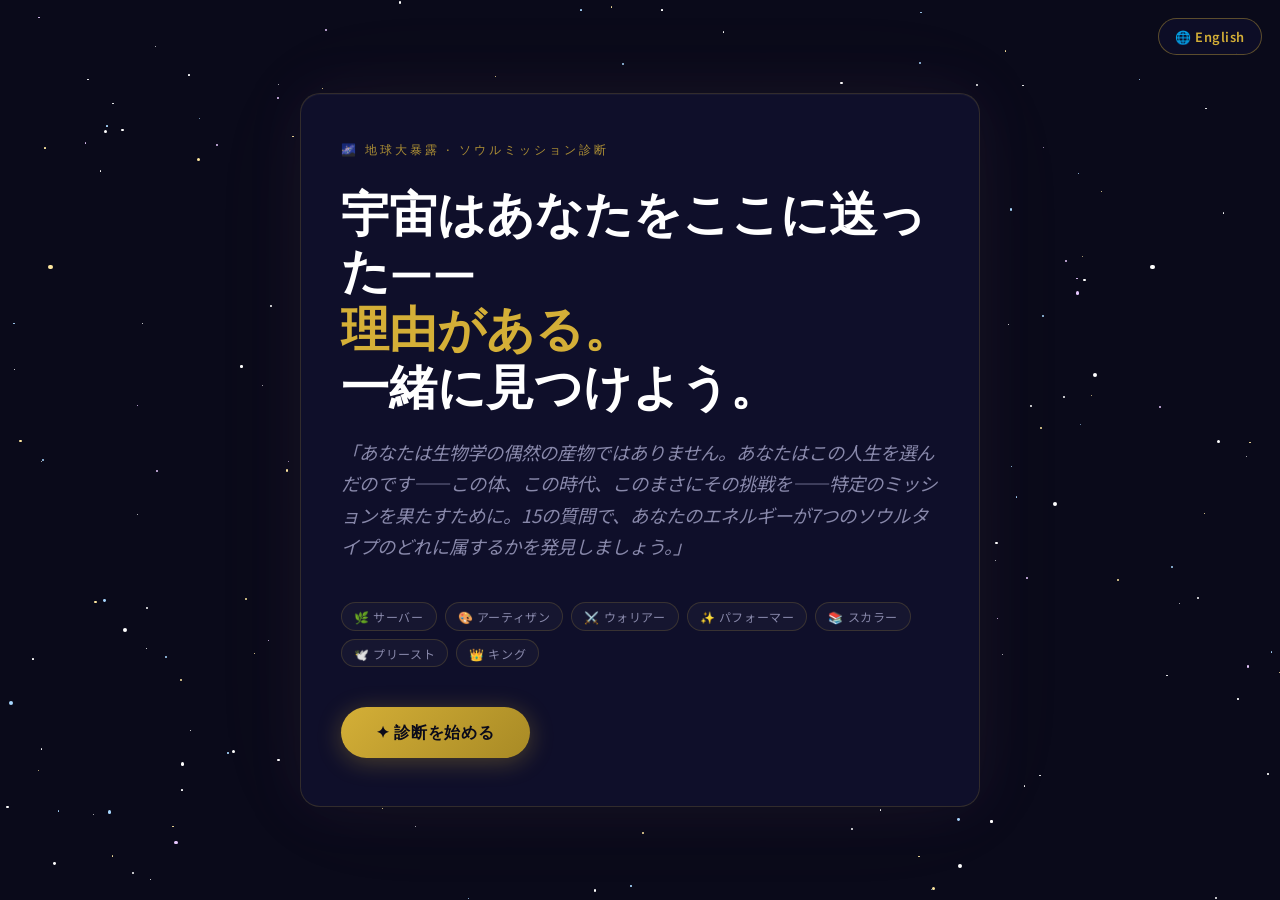
==== commit 1c1143dc: "Fix question repeats (Fisher-Yates), match $9 card design from reference" ====
--- a/index-jp.html
+++ b/index-jp.html
@@ -178,14 +178,58 @@
         <!-- Divider -->
         <div style="text-align:center;color:rgba(212,175,55,0.3);letter-spacing:0.2em;margin-bottom:2rem;font-size:0.85rem;">✦ · · · ✦ · · · ✦</div>
 
-        <!-- Primary CTA — Gold -->
+        <!-- Primary CTA — Gold Card -->
+        <div style="
+          background: linear-gradient(135deg, rgba(20,10,40,0.95) 0%, rgba(10,5,25,0.98) 100%);
+          border: 1px solid rgba(212,175,55,0.4);
+          border-radius: 16px;
+          padding: 2rem 1.75rem;
+          margin: 2rem auto;
+          max-width: 420px;
+          text-align: center;
+          position: relative;
+          overflow: hidden;
+        ">
+          <!-- Starfield dots (CSS) -->
+          <div style="position:absolute;inset:0;background-image:radial-gradient(1px 1px at 20% 30%, rgba(255,255,255,0.3) 0%, transparent 100%), radial-gradient(1px 1px at 80% 70%, rgba(255,255,255,0.2) 0%, transparent 100%), radial-gradient(1px 1px at 50% 20%, rgba(255,255,255,0.3) 0%, transparent 100%), radial-gradient(1px 1px at 30% 80%, rgba(255,255,255,0.15) 0%, transparent 100%);pointer-events:none;"></div>
+          <div style="font-size:3rem;margin-bottom:1rem;">🔮</div>
+          <h3 style="font-size:1.5rem;font-weight:800;color:#fff;margin:0 0 0.75rem;line-height:1.2;font-family:'Noto Sans JP',sans-serif;">
+            ソウルマトリックスの完全鑑定を解放する
+          </h3>
+          <p style="margin:0 0 1.25rem;">
+            <span style="font-size:2rem;font-weight:800;color:#D4AF37;">$9</span>
+            <span style="color:rgba(255,255,255,0.6);font-size:0.95rem;margin-left:0.4rem;font-family:'Noto Sans JP',sans-serif;">一回限り</span>
+          </p>
+          <p style="color:rgba(255,255,255,0.75);font-size:0.9rem;margin:0 0 1.25rem;line-height:1.8;font-family:'Noto Sans JP',sans-serif;">
+            あなたの魂は地球に来る前に、この使命を選びました。<br>
+            今こそ、そのすべての層を理解する時です。
+          </p>
+          <ul style="list-style:none;padding:0;margin:0 0 1.5rem;text-align:left;font-family:'Noto Sans JP',sans-serif;">
+            <li style="color:rgba(255,255,255,0.85);padding:0.3rem 0;font-size:0.9rem;">✦ ソウルミッションの完全解説（500〜800文字）</li>
+            <li style="color:rgba(255,255,255,0.85);padding:0.3rem 0;font-size:0.9rem;">✦ シャドウの特質とその超え方</li>
+            <li style="color:rgba(255,255,255,0.85);padding:0.3rem 0;font-size:0.9rem;">✦ あなたのBライフ活性化パス</li>
+            <li style="color:rgba(255,255,255,0.85);padding:0.3rem 0;font-size:0.9rem;">✦ あなたのタイプ固有の引き寄せパターン</li>
+            <li style="color:rgba(255,255,255,0.85);padding:0.3rem 0;font-size:0.9rem;">✦ 理想のソウルパートナーと対立のダイナミクス</li>
+          </ul>
+          <a id="deep-read-btn" href="deep-read.html" style="
+            display:block;
+            background: linear-gradient(135deg, #D4AF37 0%, #F0CC50 50%, #D4AF37 100%);
+            color:#1a0a2e;
+            font-weight:800;
+            font-size:1.05rem;
+            padding:1rem 1.5rem;
+            border-radius:12px;
+            text-decoration:none;
+            margin-bottom:0.75rem;
+            text-align:center;
+            font-family:'Noto Sans JP',sans-serif;
+          ">🔑 完全鑑定を解放する — $9</a>
+          <p style="color:rgba(255,255,255,0.35);font-size:0.75rem;font-style:italic;margin:0;font-family:'Noto Sans JP',sans-serif;">
+            デモ：クリックして完全鑑定をプレビュー（Stripe連携予定）
+          </p>
+        </div>
+
         <div style="display:flex;flex-direction:column;gap:1rem;align-items:center;margin-bottom:2rem;">
-          <a
-            id="deep-read-btn"
-            href="deep-read.html"
-            style="display:block;width:100%;max-width:480px;background:linear-gradient(135deg,#D4AF37,#b8960c);color:#0f0f2a;font-weight:800;font-size:1rem;padding:1.1rem 1.75rem;border-radius:14px;text-decoration:none;letter-spacing:0.04em;text-align:center;box-shadow:0 0 36px rgba(212,175,55,0.45);transition:all 0.25s;line-height:1.4;font-family:'Noto Sans JP',sans-serif;">
-            📖 コンプリート・ソウルマトリックス・リーディングを受け取る — $9
-          </a>
           <!-- Secondary CTA — soft -->
           <a
             href="https://www.amazon.co.jp/dp/XXXXXXXXXX"
